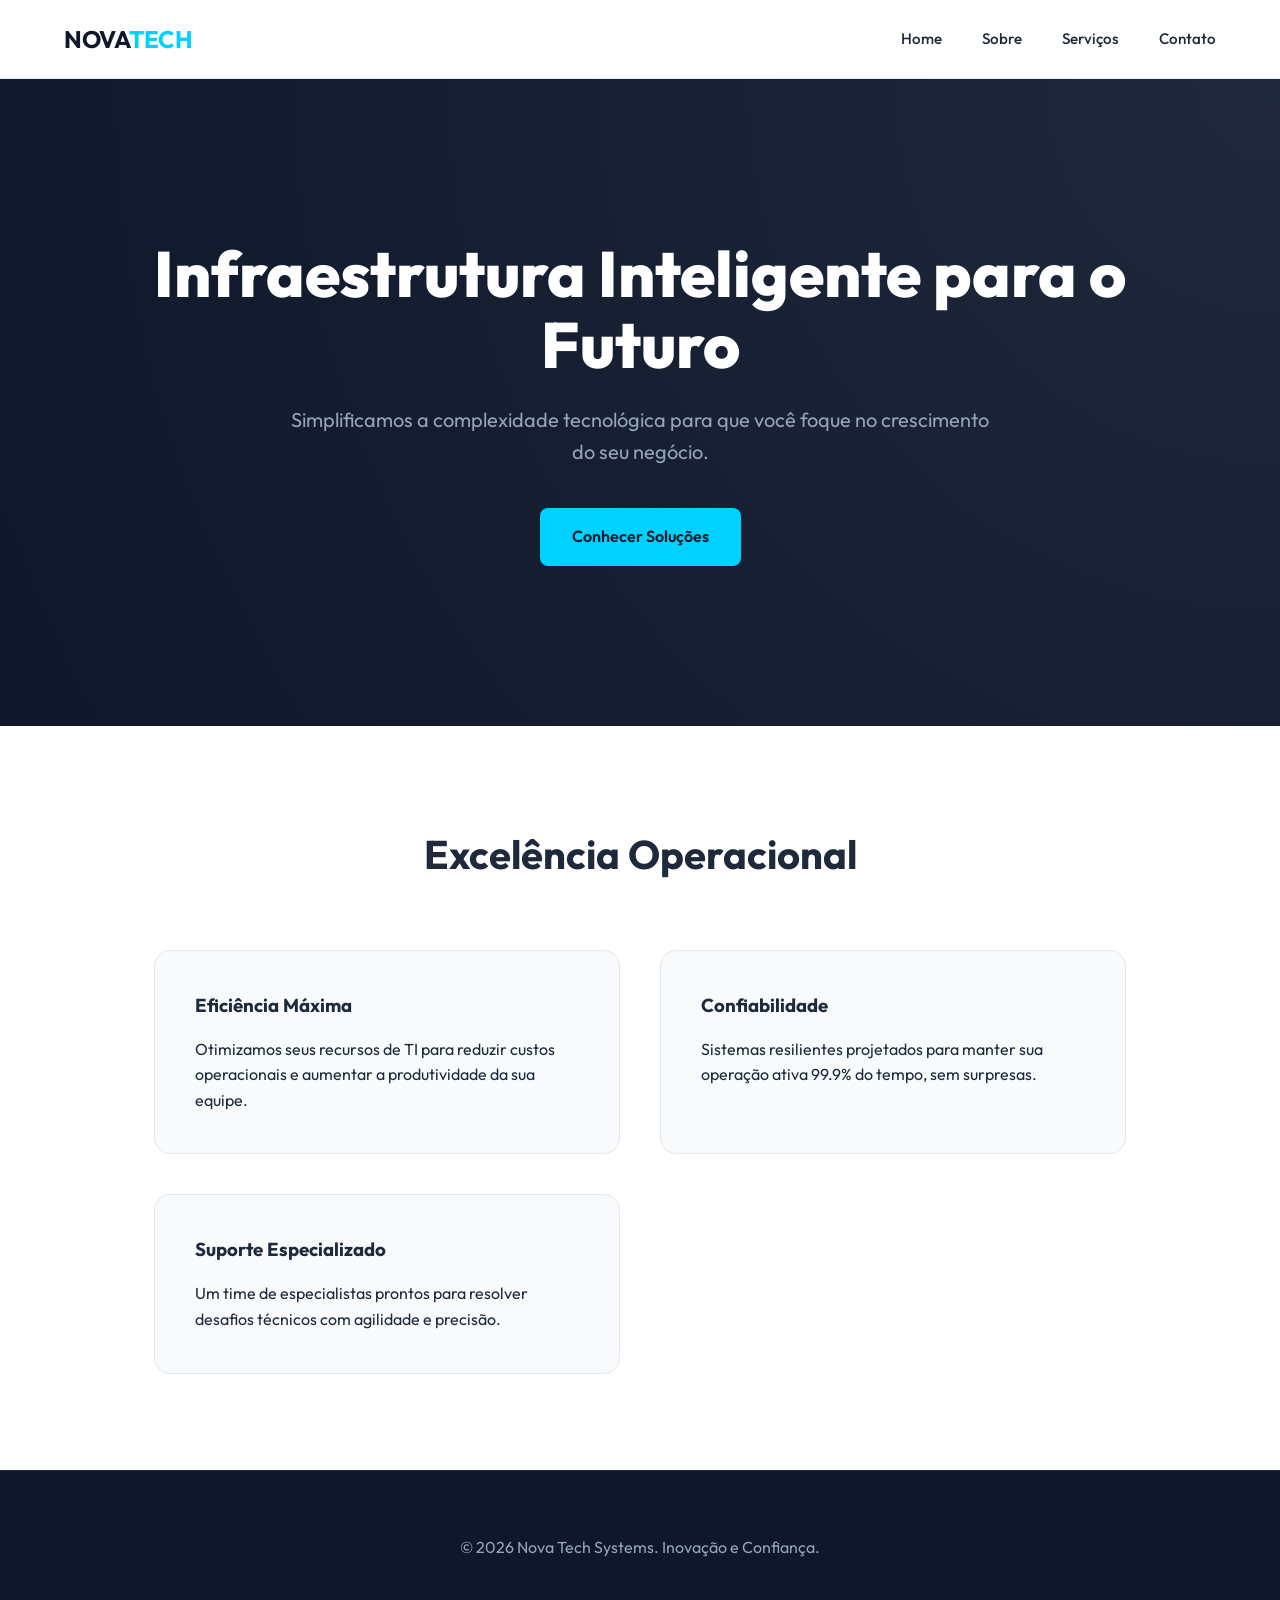
==== website/index.html @ 53eec297 "first commit" ====
<!DOCTYPE html>
<html lang="pt-br">

<head>
    <meta charset="UTF-8">
    <meta name="viewport" content="width=device-width, initial-scale=1.0">
    <title>Nova Tech Systems | Inteligência em TI</title>
    <link rel="stylesheet" href="css/style.css">
    <link href="https://fonts.googleapis.com/css2?family=Outfit:wght@400;500;600;700;800&display=swap" rel="stylesheet">
</head>

<body>
    <header>
        <a href="index.html" class="logo">NOVA<span>TECH</span></a>
        <nav>
            <ul>
                <li><a href="index.html">Home</a></li>
                <li><a href="sobre.html">Sobre</a></li>
                <li><a href="servicos.html">Serviços</a></li>
                <li><a href="contato.html">Contato</a></li>
            </ul>
        </nav>
    </header>

    <main>
        <section class="hero">
            <h1>Infraestrutura Inteligente para o Futuro</h1>
            <p>Simplificamos a complexidade tecnológica para que você foque no crescimento do seu negócio.</p>
            <a href="servicos.html" class="btn">Conhecer Soluções</a>
        </section>

        <section class="section container">
            <h2 style="text-align: center; font-size: 2.5rem; margin-bottom: 4rem;">Excelência Operacional</h2>
            <div class="grid">
                <article class="card">
                    <h3 style="margin-bottom: 1rem;">Eficiência Máxima</h3>
                    <p>Otimizamos seus recursos de TI para reduzir custos operacionais e aumentar a produtividade da sua
                        equipe.</p>
                </article>
                <article class="card">
                    <h3 style="margin-bottom: 1rem;">Confiabilidade</h3>
                    <p>Sistemas resilientes projetados para manter sua operação ativa 99.9% do tempo, sem surpresas.</p>
                </article>
                <article class="card">
                    <h3 style="margin-bottom: 1rem;">Suporte Especializado</h3>
                    <p>Um time de especialistas prontos para resolver desafios técnicos com agilidade e precisão.</p>
                </article>
            </div>
        </section>
    </main>

    <footer class="footer">
        <p>&copy; 2026 Nova Tech Systems. Inovação e Confiança.</p>
    </footer>
</body>

</html>
---- website/css/style.css ----
:root {
    --primary: #00d2ff;
    --primary-hover: #00a8cc;
    --dark: #0f172a;
    --light: #f8fafc;
    --text-main: #1e293b;
    --text-muted: #64748b;
    --white: #ffffff;
    --shadow: 0 4px 6px -1px rgb(0 0 0 / 0.1);
    --transition: all 0.3s cubic-bezier(0.4, 0, 0.2, 1);
}

* {
    margin: 0;
    padding: 0;
    box-sizing: border-box;
}

body {
    font-family: 'Outfit', sans-serif;
    line-height: 1.6;
    color: var(--text-main);
    background-color: var(--white);
}

header {
    background: rgba(255, 255, 255, 0.8);
    backdrop-filter: blur(10px);
    border-bottom: 1px solid #e2e8f0;
    padding: 1.25rem 5%;
    display: flex;
    justify-content: space-between;
    align-items: center;
    position: sticky;
    top: 0;
    z-index: 1000;
}

.logo {
    font-weight: 700;
    font-size: 1.5rem;
    color: var(--dark);
    text-decoration: none;
    letter-spacing: -0.5px;
}

.logo span {
    color: var(--primary);
}

nav ul {
    display: flex;
    list-style: none;
    gap: 2.5rem;
}

nav a {
    text-decoration: none;
    color: var(--text-main);
    font-weight: 500;
    font-size: 0.95rem;
    transition: var(--transition);
}

nav a:hover {
    color: var(--primary);
}

.hero {
    padding: 10rem 5%;
    background: radial-gradient(circle at top right, #1e293b, #0f172a);
    color: var(--white);
    text-align: center;
}

.hero h1 {
    font-size: 4rem;
    line-height: 1.1;
    margin-bottom: 1.5rem;
    font-weight: 800;
}

.hero p {
    font-size: 1.25rem;
    color: #94a3b8;
    max-width: 700px;
    margin: 0 auto 2.5rem;
}

.btn {
    display: inline-block;
    padding: 1rem 2rem;
    background: var(--primary);
    color: var(--dark);
    text-decoration: none;
    border-radius: 8px;
    font-weight: 600;
    transition: var(--transition);
}

.btn:hover {
    background: var(--primary-hover);
    transform: translateY(-2px);
}

.section {
    padding: 6rem 5%;
}

.container {
    max-width: 1100px;
    margin: 0 auto;
}

.grid {
    display: grid;
    grid-template-columns: repeat(auto-fit, minmax(300px, 1fr));
    gap: 2.5rem;
}

.card {
    padding: 2.5rem;
    border-radius: 16px;
    background: var(--light);
    border: 1px solid #e2e8f0;
    transition: var(--transition);
}

.card:hover {
    border-color: var(--primary);
    transform: translateY(-8px);
}

.footer {
    background: var(--dark);
    color: #94a3b8;
    padding: 4rem 5%;
    text-align: center;
    border-top: 1px solid #1e293b;
}

@media (max-width: 768px) {
    header {
        flex-direction: column;
        gap: 1rem;
    }

    .hero h1 {
        font-size: 2.5rem;
    }
}
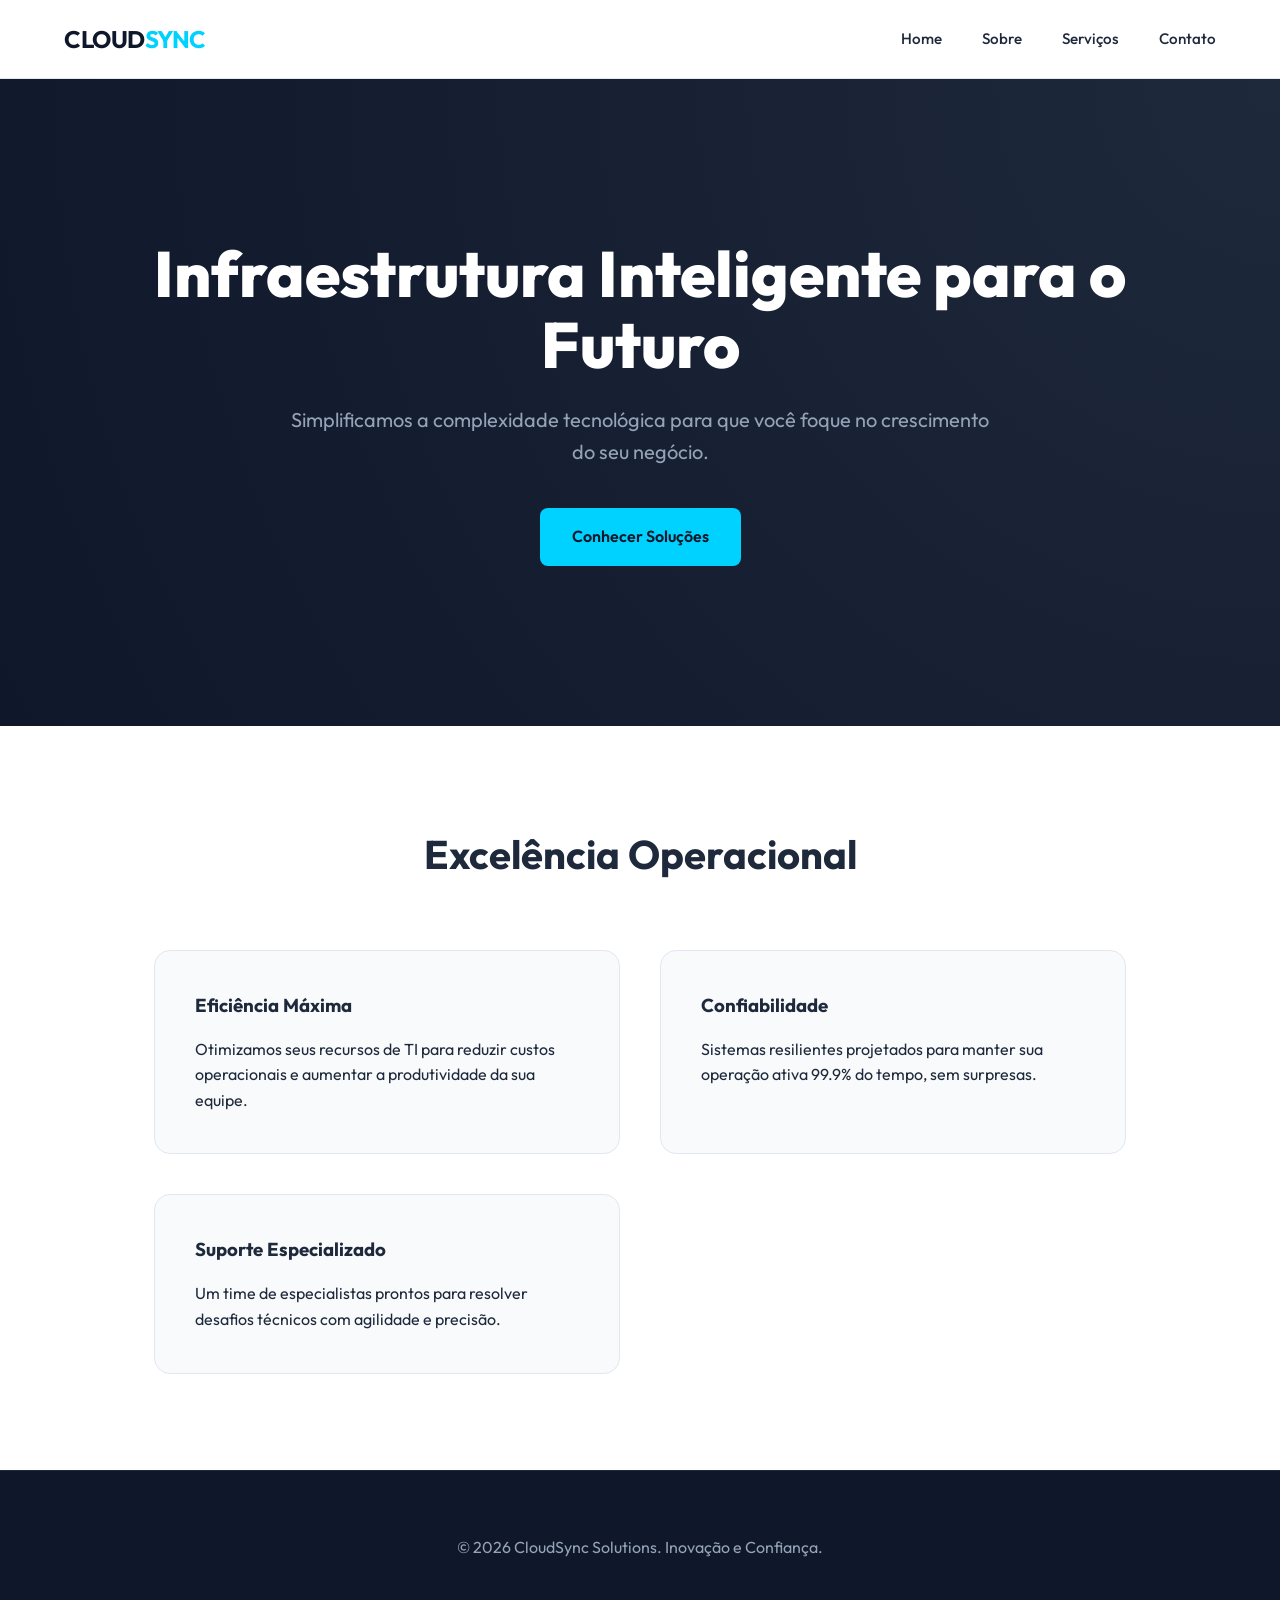
==== commit f21b6710: "mudando o nome da empresa" ====
--- a/website/index.html
+++ b/website/index.html
@@ -4,14 +4,14 @@
 <head>
     <meta charset="UTF-8">
     <meta name="viewport" content="width=device-width, initial-scale=1.0">
-    <title>Nova Tech Systems | Inteligência em TI</title>
+    <title>CloudSync Solutions | Sincronização Inteligente</title>
     <link rel="stylesheet" href="css/style.css">
     <link href="https://fonts.googleapis.com/css2?family=Outfit:wght@400;500;600;700;800&display=swap" rel="stylesheet">
 </head>
 
 <body>
     <header>
-        <a href="index.html" class="logo">NOVA<span>TECH</span></a>
+        <a href="index.html" class="logo">CLOUD<span>SYNC</span></a>
         <nav>
             <ul>
                 <li><a href="index.html">Home</a></li>
@@ -50,7 +50,7 @@
     </main>
 
     <footer class="footer">
-        <p>&copy; 2026 Nova Tech Systems. Inovação e Confiança.</p>
+        <p>&copy; 2026 CloudSync Solutions. Inovação e Confiança.</p>
     </footer>
 </body>
 
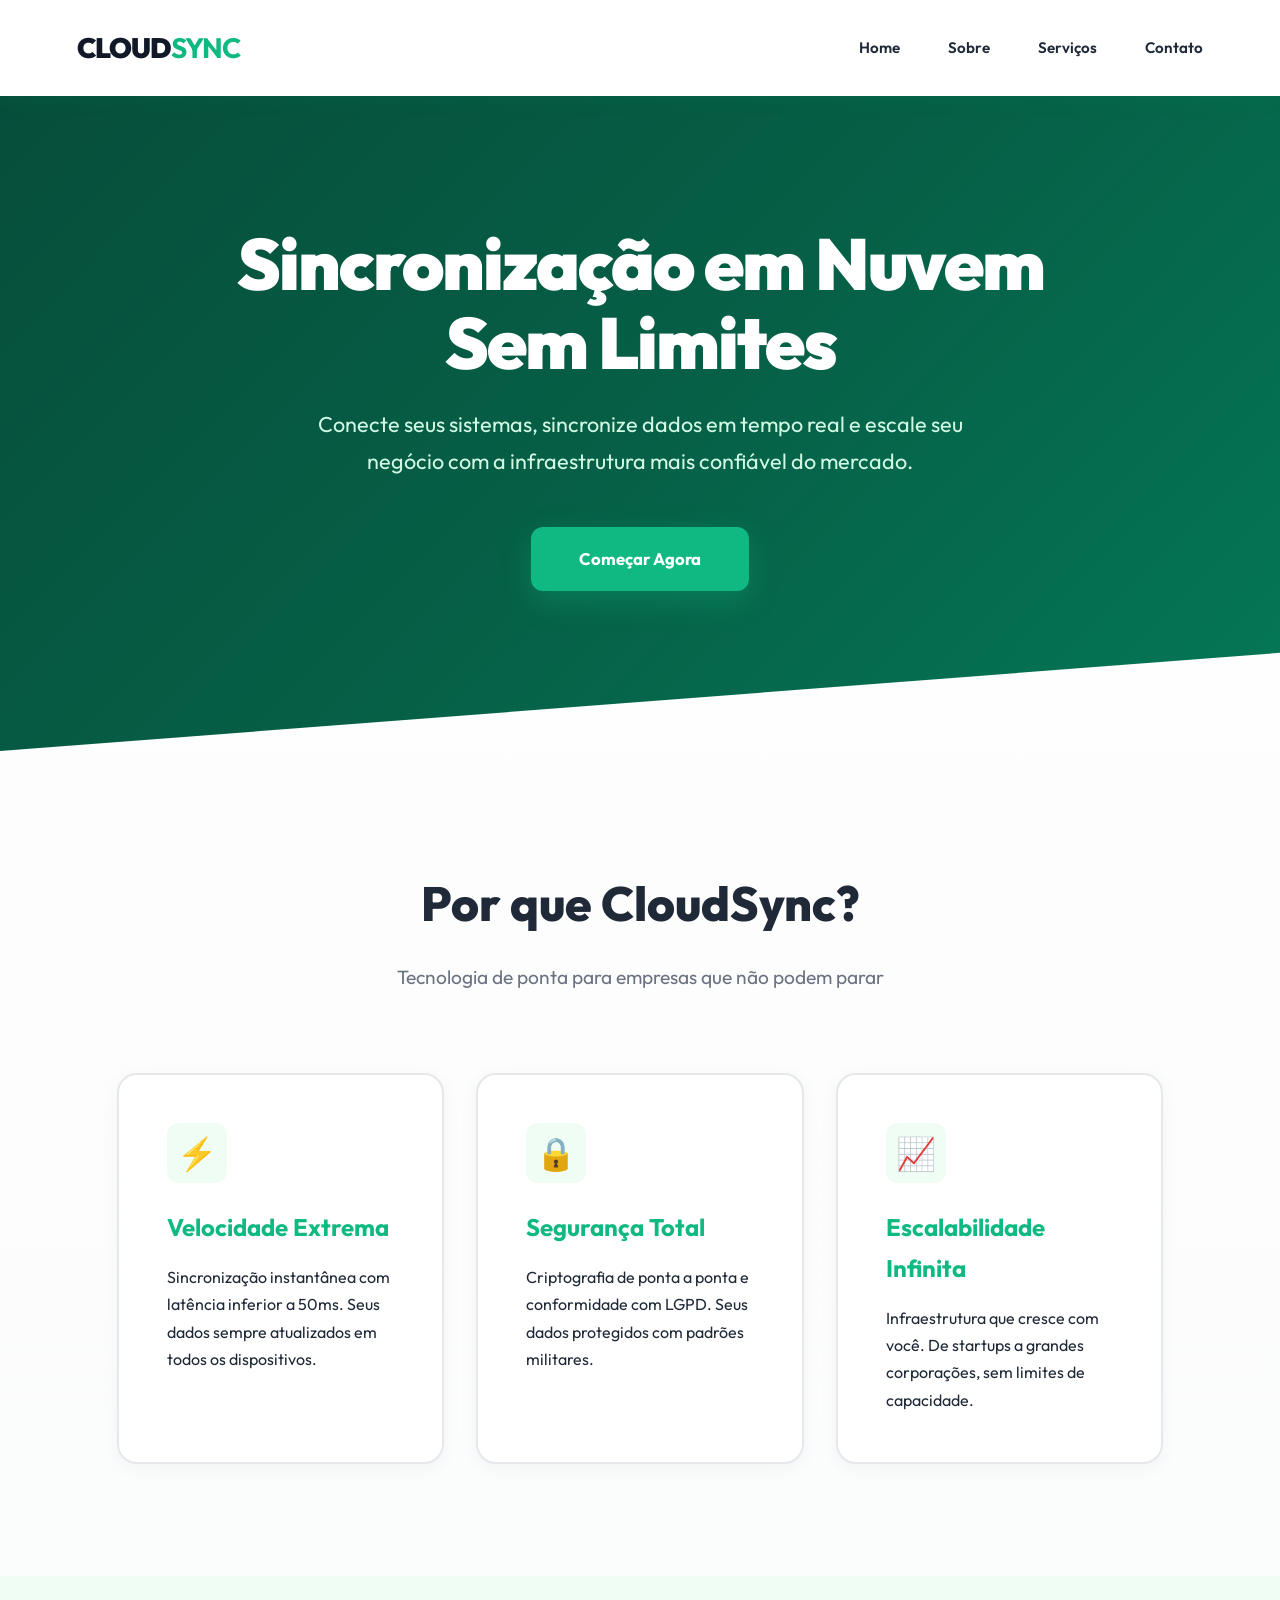
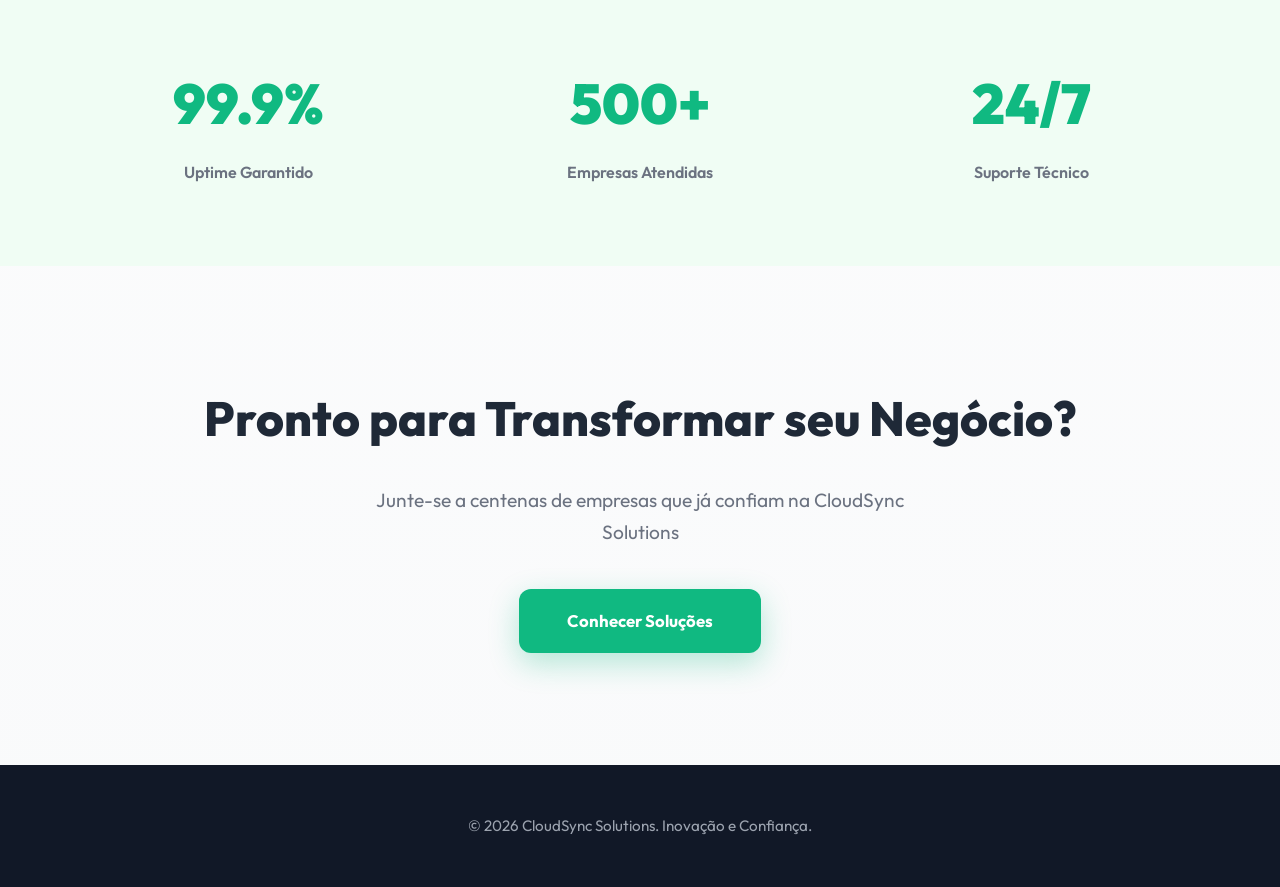
==== commit 1a02463c: "Mudando a estrutura da pagina" ====
--- a/website/index.html
+++ b/website/index.html
@@ -6,7 +6,7 @@
     <meta name="viewport" content="width=device-width, initial-scale=1.0">
     <title>CloudSync Solutions | Sincronização Inteligente</title>
     <link rel="stylesheet" href="css/style.css">
-    <link href="https://fonts.googleapis.com/css2?family=Outfit:wght@400;500;600;700;800&display=swap" rel="stylesheet">
+    <link href="https://fonts.googleapis.com/css2?family=Outfit:wght@400;500;600;700;800;900&display=swap" rel="stylesheet">
 </head>
 
 <body>
@@ -24,28 +24,59 @@
 
     <main>
         <section class="hero">
-            <h1>Infraestrutura Inteligente para o Futuro</h1>
-            <p>Simplificamos a complexidade tecnológica para que você foque no crescimento do seu negócio.</p>
-            <a href="servicos.html" class="btn">Conhecer Soluções</a>
+            <h1>Sincronização em Nuvem<br>Sem Limites</h1>
+            <p>Conecte seus sistemas, sincronize dados em tempo real e escale seu negócio com a infraestrutura mais confiável do mercado.</p>
+            <a href="contato.html" class="btn">Começar Agora</a>
         </section>
 
         <section class="section container">
-            <h2 style="text-align: center; font-size: 2.5rem; margin-bottom: 4rem;">Excelência Operacional</h2>
+            <div style="text-align: center; margin-bottom: 5rem;">
+                <h2 style="font-size: 3rem; margin-bottom: 1rem; font-weight: 800;">Por que CloudSync?</h2>
+                <p style="font-size: 1.2rem; color: var(--text-muted); max-width: 700px; margin: 0 auto;">Tecnologia de ponta para empresas que não podem parar</p>
+            </div>
+            
             <div class="grid">
                 <article class="card">
-                    <h3 style="margin-bottom: 1rem;">Eficiência Máxima</h3>
-                    <p>Otimizamos seus recursos de TI para reduzir custos operacionais e aumentar a produtividade da sua
-                        equipe.</p>
+                    <div style="width: 60px; height: 60px; background: var(--light); border-radius: 12px; display: flex; align-items: center; justify-content: center; margin-bottom: 1.5rem; font-size: 2rem;">⚡</div>
+                    <h3 style="margin-bottom: 1rem;">Velocidade Extrema</h3>
+                    <p>Sincronização instantânea com latência inferior a 50ms. Seus dados sempre atualizados em todos os dispositivos.</p>
                 </article>
                 <article class="card">
-                    <h3 style="margin-bottom: 1rem;">Confiabilidade</h3>
-                    <p>Sistemas resilientes projetados para manter sua operação ativa 99.9% do tempo, sem surpresas.</p>
+                    <div style="width: 60px; height: 60px; background: var(--light); border-radius: 12px; display: flex; align-items: center; justify-content: center; margin-bottom: 1.5rem; font-size: 2rem;">🔒</div>
+                    <h3 style="margin-bottom: 1rem;">Segurança Total</h3>
+                    <p>Criptografia de ponta a ponta e conformidade com LGPD. Seus dados protegidos com padrões militares.</p>
                 </article>
                 <article class="card">
-                    <h3 style="margin-bottom: 1rem;">Suporte Especializado</h3>
-                    <p>Um time de especialistas prontos para resolver desafios técnicos com agilidade e precisão.</p>
+                    <div style="width: 60px; height: 60px; background: var(--light); border-radius: 12px; display: flex; align-items: center; justify-content: center; margin-bottom: 1.5rem; font-size: 2rem;">📈</div>
+                    <h3 style="margin-bottom: 1rem;">Escalabilidade Infinita</h3>
+                    <p>Infraestrutura que cresce com você. De startups a grandes corporações, sem limites de capacidade.</p>
                 </article>
             </div>
+        </section>
+
+        <section class="section" style="background: var(--light); padding: 5rem 6%;">
+            <div class="container">
+                <div style="display: grid; grid-template-columns: repeat(auto-fit, minmax(200px, 1fr)); gap: 3rem; text-align: center;">
+                    <div>
+                        <h3 style="font-size: 3.5rem; color: var(--primary); font-weight: 900; margin-bottom: 0.5rem;">99.9%</h3>
+                        <p style="color: var(--text-muted); font-weight: 600;">Uptime Garantido</p>
+                    </div>
+                    <div>
+                        <h3 style="font-size: 3.5rem; color: var(--primary); font-weight: 900; margin-bottom: 0.5rem;">500+</h3>
+                        <p style="color: var(--text-muted); font-weight: 600;">Empresas Atendidas</p>
+                    </div>
+                    <div>
+                        <h3 style="font-size: 3.5rem; color: var(--primary); font-weight: 900; margin-bottom: 0.5rem;">24/7</h3>
+                        <p style="color: var(--text-muted); font-weight: 600;">Suporte Técnico</p>
+                    </div>
+                </div>
+            </div>
+        </section>
+
+        <section class="section container" style="text-align: center;">
+            <h2 style="font-size: 3rem; margin-bottom: 1.5rem; font-weight: 800;">Pronto para Transformar seu Negócio?</h2>
+            <p style="font-size: 1.2rem; color: var(--text-muted); margin-bottom: 2.5rem; max-width: 600px; margin-left: auto; margin-right: auto;">Junte-se a centenas de empresas que já confiam na CloudSync Solutions</p>
+            <a href="servicos.html" class="btn">Conhecer Soluções</a>
         </section>
     </main>
 
@@ -54,4 +85,4 @@
     </footer>
 </body>
 
-</html>+</html>
--- a/website/css/style.css
+++ b/website/css/style.css
@@ -1,13 +1,14 @@
 :root {
-    --primary: #00d2ff;
-    --primary-hover: #00a8cc;
-    --dark: #0f172a;
-    --light: #f8fafc;
-    --text-main: #1e293b;
-    --text-muted: #64748b;
+    --primary: #10b981;
+    --primary-hover: #059669;
+    --dark: #111827;
+    --light: #f0fdf4;
+    --text-main: #1f2937;
+    --text-muted: #6b7280;
     --white: #ffffff;
-    --shadow: 0 4px 6px -1px rgb(0 0 0 / 0.1);
-    --transition: all 0.3s cubic-bezier(0.4, 0, 0.2, 1);
+    --accent: #34d399;
+    --shadow: 0 20px 50px rgba(0, 0, 0, 0.1);
+    --transition: all 0.3s ease;
 }
 
 * {
@@ -18,48 +19,64 @@
 
 body {
     font-family: 'Outfit', sans-serif;
-    line-height: 1.6;
+    line-height: 1.7;
     color: var(--text-main);
-    background-color: var(--white);
+    background: linear-gradient(to bottom, #ffffff, #f9fafb);
 }
 
 header {
-    background: rgba(255, 255, 255, 0.8);
-    backdrop-filter: blur(10px);
-    border-bottom: 1px solid #e2e8f0;
-    padding: 1.25rem 5%;
+    background: var(--white);
+    padding: 1.5rem 6%;
     display: flex;
     justify-content: space-between;
     align-items: center;
     position: sticky;
     top: 0;
     z-index: 1000;
+    box-shadow: 0 2px 20px rgba(16, 185, 129, 0.08);
 }
 
 .logo {
-    font-weight: 700;
-    font-size: 1.5rem;
+    font-weight: 900;
+    font-size: 1.75rem;
     color: var(--dark);
     text-decoration: none;
-    letter-spacing: -0.5px;
+    letter-spacing: -1px;
 }
 
 .logo span {
     color: var(--primary);
+    font-weight: 700;
 }
 
 nav ul {
     display: flex;
     list-style: none;
-    gap: 2.5rem;
+    gap: 3rem;
 }
 
 nav a {
     text-decoration: none;
     color: var(--text-main);
-    font-weight: 500;
+    font-weight: 600;
     font-size: 0.95rem;
     transition: var(--transition);
+    position: relative;
+}
+
+nav a::after {
+    content: '';
+    position: absolute;
+    bottom: -5px;
+    left: 0;
+    width: 0;
+    height: 3px;
+    background: var(--primary);
+    transition: var(--transition);
+}
+
+nav a:hover::after {
+    width: 100%;
 }
 
 nav a:hover {
@@ -67,85 +84,120 @@
 }
 
 .hero {
-    padding: 10rem 5%;
-    background: radial-gradient(circle at top right, #1e293b, #0f172a);
+    padding: 8rem 6% 10rem;
+    background: linear-gradient(135deg, #064e3b 0%, #065f46 50%, #047857 100%);
     color: var(--white);
     text-align: center;
+    clip-path: polygon(0 0, 100% 0, 100% 85%, 0 100%);
 }
 
 .hero h1 {
-    font-size: 4rem;
+    font-size: 4.5rem;
     line-height: 1.1;
     margin-bottom: 1.5rem;
-    font-weight: 800;
+    font-weight: 900;
+    letter-spacing: -2px;
 }
 
 .hero p {
-    font-size: 1.25rem;
-    color: #94a3b8;
-    max-width: 700px;
-    margin: 0 auto 2.5rem;
+    font-size: 1.35rem;
+    color: #d1fae5;
+    max-width: 650px;
+    margin: 0 auto 3rem;
+    font-weight: 400;
 }
 
 .btn {
     display: inline-block;
-    padding: 1rem 2rem;
+    padding: 1.1rem 3rem;
     background: var(--primary);
-    color: var(--dark);
+    color: var(--white);
     text-decoration: none;
-    border-radius: 8px;
-    font-weight: 600;
-    transition: var(--transition);
+    border-radius: 12px;
+    font-weight: 700;
+    font-size: 1.05rem;
+    transition: var(--transition);
+    box-shadow: 0 10px 30px rgba(16, 185, 129, 0.3);
 }
 
 .btn:hover {
     background: var(--primary-hover);
-    transform: translateY(-2px);
+    transform: translateY(-3px);
+    box-shadow: 0 15px 40px rgba(16, 185, 129, 0.4);
 }
 
 .section {
-    padding: 6rem 5%;
+    padding: 7rem 6%;
 }
 
 .container {
-    max-width: 1100px;
+    max-width: 1200px;
     margin: 0 auto;
 }
 
 .grid {
     display: grid;
-    grid-template-columns: repeat(auto-fit, minmax(300px, 1fr));
-    gap: 2.5rem;
+    grid-template-columns: repeat(auto-fit, minmax(320px, 1fr));
+    gap: 2rem;
 }
 
 .card {
-    padding: 2.5rem;
-    border-radius: 16px;
-    background: var(--light);
-    border: 1px solid #e2e8f0;
-    transition: var(--transition);
+    padding: 3rem;
+    border-radius: 20px;
+    background: var(--white);
+    border: 2px solid #e5e7eb;
+    transition: var(--transition);
+    box-shadow: 0 4px 20px rgba(0, 0, 0, 0.04);
 }
 
 .card:hover {
     border-color: var(--primary);
-    transform: translateY(-8px);
+    transform: translateY(-5px);
+    box-shadow: 0 20px 50px rgba(16, 185, 129, 0.15);
+}
+
+.card h3 {
+    color: var(--primary);
+    font-size: 1.5rem;
+    font-weight: 700;
 }
 
 .footer {
     background: var(--dark);
-    color: #94a3b8;
-    padding: 4rem 5%;
+    color: #9ca3af;
+    padding: 3rem 6%;
     text-align: center;
-    border-top: 1px solid #1e293b;
+    font-size: 0.95rem;
 }
 
 @media (max-width: 768px) {
     header {
         flex-direction: column;
-        gap: 1rem;
+        gap: 1.5rem;
+        padding: 1.5rem 5%;
+    }
+
+    nav ul {
+        gap: 1.5rem;
+    }
+
+    .hero {
+        padding: 6rem 5% 8rem;
     }
 
     .hero h1 {
-        font-size: 2.5rem;
-    }
-}+        font-size: 2.8rem;
+    }
+
+    .hero p {
+        font-size: 1.1rem;
+    }
+
+    .section {
+        padding: 5rem 5%;
+    }
+
+    .grid {
+        grid-template-columns: 1fr;
+    }
+}
